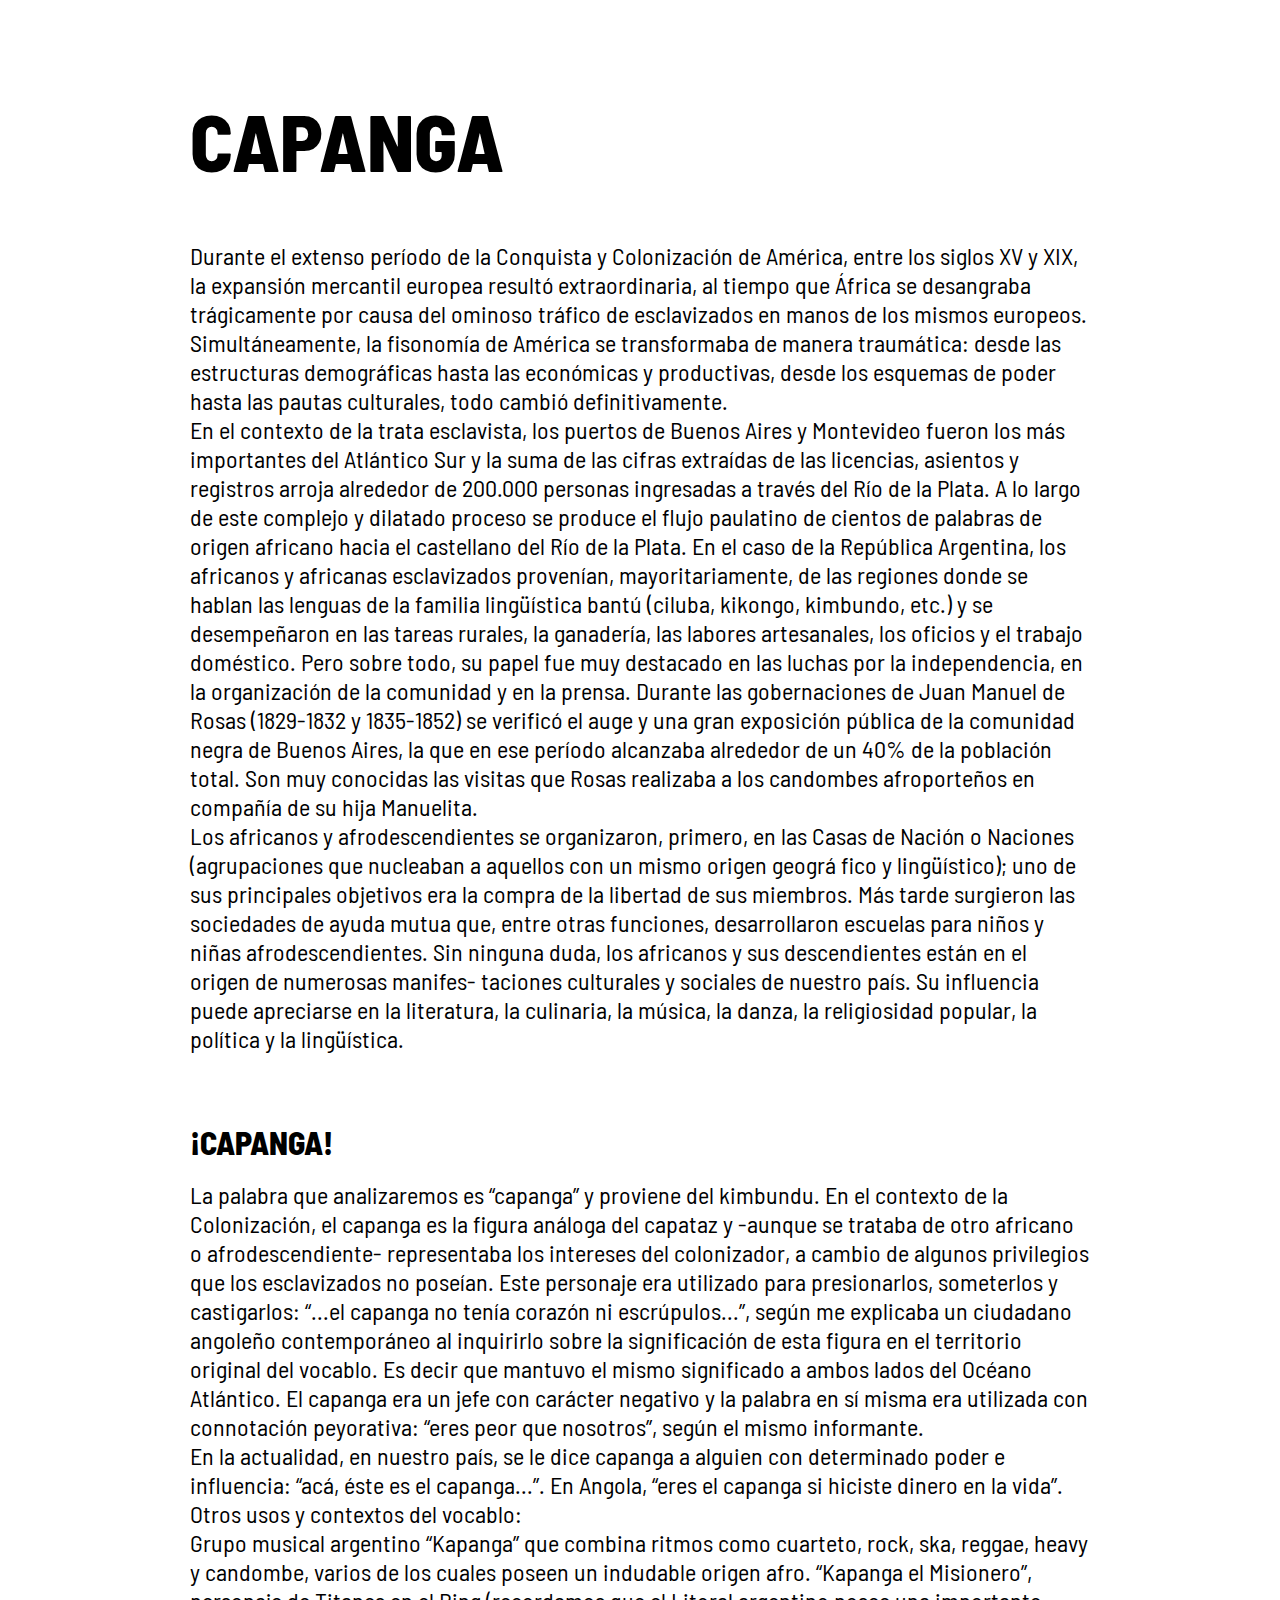
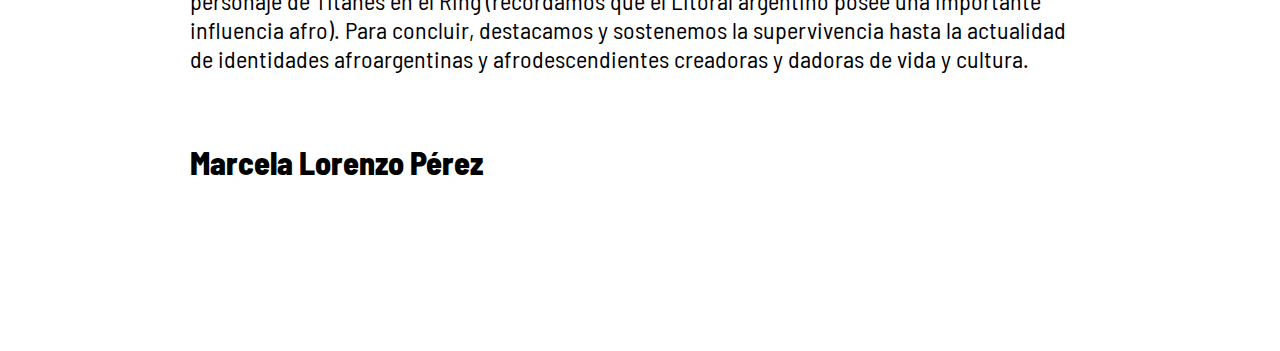
==== capanga.html @ 8c265f7c "prueba 1 con links" ====
<!DOCTYPE html>
<html lang="en">
  <head>
    <meta charset="UTF-8" />
    <meta http-equiv="X-UA-Compatible" content="IE=edge" />
    <meta name="viewport" content="width=device-width, initial-scale=1.0" />
    <title>CAPANGA</title>
    <link href="./styles.css" rel="stylesheet" type="text/css" />
  </head>
  <body>
    <div class="container">
      <div class="seccion">
        <h1 class="palabra">CAPANGA</h1>
        <p class="parrafo">
          Durante el extenso período de la Conquista y Colonización de América,
          entre los siglos XV y XIX, la expansión mercantil europea resultó
          extraordinaria, al tiempo que África se desangraba trágicamente por
          causa del ominoso tráfico de esclavizados en manos de los mismos
          europeos. Simultáneamente, la fisonomía de América se transformaba de
          manera traumática: desde las estructuras demográficas hasta las
          económicas y productivas, desde los esquemas de poder hasta las pautas
          culturales, todo cambió definitivamente.
          <br />
          En el contexto de la trata esclavista, los puertos de Buenos Aires y
          Montevideo fueron los más importantes del Atlántico Sur y la suma de
          las cifras extraídas de las licencias, asientos y registros arroja
          alrededor de 200.000 personas ingresadas a través del Río de la Plata.
          A lo largo de este complejo y dilatado proceso se produce el flujo
          paulatino de cientos de palabras de origen africano hacia el
          castellano del Río de la Plata. En el caso de la República Argentina,
          los africanos y africanas esclavizados provenían, mayoritariamente, de
          las regiones donde se hablan las lenguas de la familia lingüística
          bantú (ciluba, kikongo, kimbundo, etc.) y se desempeñaron en las
          tareas rurales, la ganadería, las labores artesanales, los oficios y
          el trabajo doméstico. Pero sobre todo, su papel fue muy destacado en
          las luchas por la independencia, en la organización de la comunidad y
          en la prensa. Durante las gobernaciones de Juan Manuel de Rosas
          (1829-1832 y 1835-1852) se verificó el auge y una gran exposición
          pública de la comunidad negra de Buenos Aires, la que en ese período
          alcanzaba alrededor de un 40% de la población total. Son muy conocidas
          las visitas que Rosas realizaba a los candombes afroporteños en
          compañía de su hija Manuelita.
          <br />
          Los africanos y afrodescendientes se organizaron, primero, en las
          Casas de Nación o Naciones (agrupaciones que nucleaban a aquellos con
          un mismo origen geográ fico y lingüístico); uno de sus principales
          objetivos era la compra de la libertad de sus miembros. Más tarde
          surgieron las sociedades de ayuda mutua que, entre otras funciones,
          desarrollaron escuelas para niños y niñas afrodescendientes. Sin
          ninguna duda, los africanos y sus descendientes están en el origen de
          numerosas manifes- taciones culturales y sociales de nuestro país. Su
          influencia puede apreciarse en la literatura, la culinaria, la música,
          la danza, la religiosidad popular, la política y la lingüística.
          <br />
        </p>
        <h6 class="autor">¡CAPANGA!</h6>
        <br />
        <p class="parrafo">
          La palabra que analizaremos es “capanga” y proviene del kimbundu. En
          el contexto de la Colonización, el capanga es la figura análoga del
          capataz y -aunque se trataba de otro africano o afrodescendiente-
          representaba los intereses del colonizador, a cambio de algunos
          privilegios que los esclavizados no poseían. Este personaje era
          utilizado para presionarlos, someterlos y castigarlos: “...el capanga
          no tenía corazón ni escrúpulos...”, según me explicaba un ciudadano
          angoleño contemporáneo al inquirirlo sobre la significación de esta
          figura en el territorio original del vocablo. Es decir que mantuvo el
          mismo significado a ambos lados del Océano Atlántico. El capanga era
          un jefe con carácter negativo y la palabra en sí misma era utilizada
          con connotación peyorativa: “eres peor que nosotros”, según el mismo
          informante.
          <br />
          En la actualidad, en nuestro país, se le dice capanga a alguien con
          determinado poder e influencia: “acá, éste es el capanga...”. En
          Angola, “eres el capanga si hiciste dinero en la vida”. Otros usos y
          contextos del vocablo:
          <br />
          Grupo musical argentino “Kapanga” que combina ritmos como cuarteto,
          rock, ska, reggae, heavy y candombe, varios de los cuales poseen un
          indudable origen afro. “Kapanga el Misionero”, personaje de Titanes en
          el Ring (recordamos que el Litoral argentino posee una importante
          influencia afro). Para concluir, destacamos y sostenemos la
          supervivencia hasta la actualidad de identidades afroargentinas y
          afrodescendientes creadoras y dadoras de vida y cultura.
        </p>
        <h6 class="autor">Marcela Lorenzo Pérez</h6>
      </div>
    </div>
  </body>
</html>
---- styles.css ----
@import url("https://fonts.googleapis.com/css2?family=Barlow+Semi+Condensed:wght@300;400;800&display=swap");

* {
  font-family: "Barlow Semi Condensed", sans-serif;
}

.container {
  display: flex;
  justify-content: center;
  margin-bottom: 200px;
}

.seccion {
  position: relative;
  width: 900px;
  top: 30px;
}

.palabra {
  font-size: 5em;
  font-weight: 800;
}

.parrafo {
  margin: 0;
  margin-bottom: 30px;
  font-size: 1.5em;
  font-weight: 400;
}

.subtitulo1 {
  margin: 0;
  font-weight: 800;
  font-size: 1.7em;
}
.autor {
  margin: 0;
  margin-top: 70px;
  font-weight: 800;
  font-size: 2em;
}

@media (max-width: 900px) {
  .seccion {
    width: 90%;
  }
  .container {
    height: 1500px;
  }
  .palabra {
    font-size: 4em;
  }
  .parrafo {
    font-size: 1em;
  }
  .subtitulo1 {
    font-size: 1.5em;
  }
  .autor {
    font-size: 1.5em;
  }
}
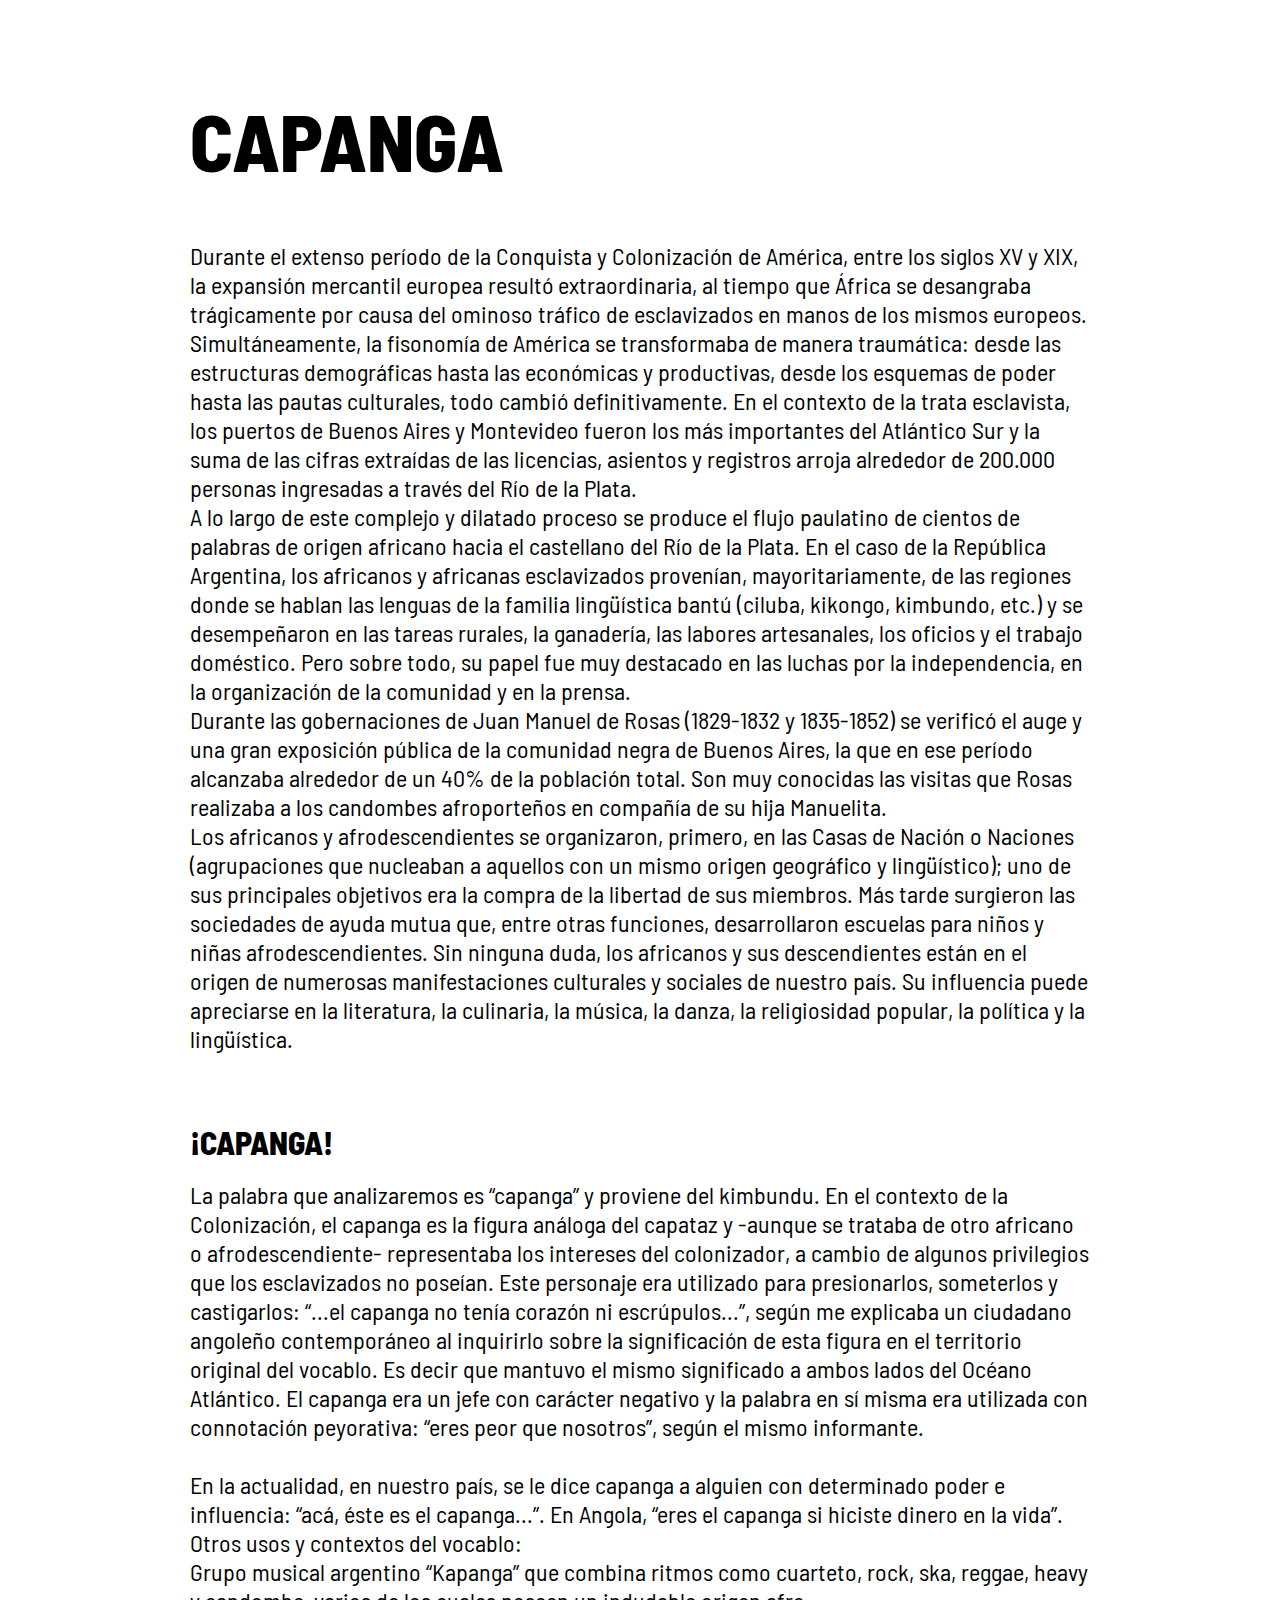
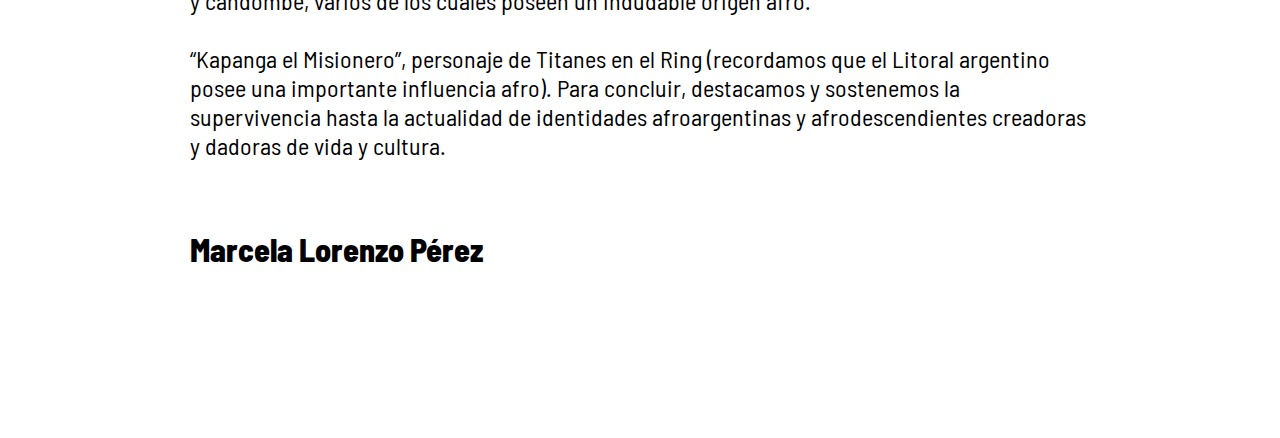
==== commit 33199aad: "corrigiendo saltos de linea 1" ====
--- a/capanga.html
+++ b/capanga.html
@@ -12,73 +12,68 @@
       <div class="seccion">
         <h1 class="palabra">CAPANGA</h1>
         <p class="parrafo">
-          Durante el extenso período de la Conquista y Colonización de América,
-          entre los siglos XV y XIX, la expansión mercantil europea resultó
-          extraordinaria, al tiempo que África se desangraba trágicamente por
-          causa del ominoso tráfico de esclavizados en manos de los mismos
-          europeos. Simultáneamente, la fisonomía de América se transformaba de
-          manera traumática: desde las estructuras demográficas hasta las
-          económicas y productivas, desde los esquemas de poder hasta las pautas
-          culturales, todo cambió definitivamente.
+          Durante el extenso período de la Conquista y Colonización de América, entre los siglos
+XV y XIX, la expansión mercantil europea resultó extraordinaria, al tiempo que África se
+desangraba trágicamente por causa del ominoso tráfico de esclavizados en manos de los
+mismos europeos. Simultáneamente, la fisonomía de América se transformaba de manera
+traumática: desde las estructuras demográficas hasta las económicas y productivas,
+desde los esquemas de poder hasta las pautas culturales, todo cambió definitivamente.
+En el contexto de la trata esclavista, los puertos de Buenos Aires y Montevideo fueron los
+más importantes del Atlántico Sur y la suma de las cifras extraídas de las licencias,
+asientos y registros arroja alrededor de 200.000 personas ingresadas a través del Río de
+la Plata.
           <br />
-          En el contexto de la trata esclavista, los puertos de Buenos Aires y
-          Montevideo fueron los más importantes del Atlántico Sur y la suma de
-          las cifras extraídas de las licencias, asientos y registros arroja
-          alrededor de 200.000 personas ingresadas a través del Río de la Plata.
-          A lo largo de este complejo y dilatado proceso se produce el flujo
-          paulatino de cientos de palabras de origen africano hacia el
-          castellano del Río de la Plata. En el caso de la República Argentina,
-          los africanos y africanas esclavizados provenían, mayoritariamente, de
-          las regiones donde se hablan las lenguas de la familia lingüística
-          bantú (ciluba, kikongo, kimbundo, etc.) y se desempeñaron en las
-          tareas rurales, la ganadería, las labores artesanales, los oficios y
-          el trabajo doméstico. Pero sobre todo, su papel fue muy destacado en
-          las luchas por la independencia, en la organización de la comunidad y
-          en la prensa. Durante las gobernaciones de Juan Manuel de Rosas
-          (1829-1832 y 1835-1852) se verificó el auge y una gran exposición
-          pública de la comunidad negra de Buenos Aires, la que en ese período
-          alcanzaba alrededor de un 40% de la población total. Son muy conocidas
-          las visitas que Rosas realizaba a los candombes afroporteños en
-          compañía de su hija Manuelita.
+          A lo largo de este complejo y dilatado proceso se produce el flujo paulatino de cientos de
+palabras de origen africano hacia el castellano del Río de la Plata. En el caso de la
+República Argentina, los africanos y africanas esclavizados provenían, mayoritariamente,
+de las regiones donde se hablan las lenguas de la familia lingüística bantú (ciluba,
+kikongo, kimbundo, etc.) y se desempeñaron en las tareas rurales, la ganadería, las
+labores artesanales, los oficios y el trabajo doméstico. Pero sobre todo, su papel fue muy
+destacado en las luchas por la independencia, en la organización de la comunidad y en la
+prensa.
+<br>
+Durante las gobernaciones de Juan Manuel de Rosas (1829-1832 y 1835-1852) se
+verificó el auge y una gran exposición pública de la comunidad negra de Buenos Aires, la que en
+ese período alcanzaba alrededor de un 40% de la población total. Son muy conocidas las
+visitas que Rosas realizaba a los candombes afroporteños en compañía de su hija
+Manuelita.
           <br />
-          Los africanos y afrodescendientes se organizaron, primero, en las
-          Casas de Nación o Naciones (agrupaciones que nucleaban a aquellos con
-          un mismo origen geográ fico y lingüístico); uno de sus principales
-          objetivos era la compra de la libertad de sus miembros. Más tarde
-          surgieron las sociedades de ayuda mutua que, entre otras funciones,
-          desarrollaron escuelas para niños y niñas afrodescendientes. Sin
-          ninguna duda, los africanos y sus descendientes están en el origen de
-          numerosas manifes- taciones culturales y sociales de nuestro país. Su
-          influencia puede apreciarse en la literatura, la culinaria, la música,
-          la danza, la religiosidad popular, la política y la lingüística.
+          Los africanos y afrodescendientes se organizaron, primero, en las Casas de Nación o
+Naciones (agrupaciones que nucleaban a aquellos con un mismo origen geográfico y
+lingüístico); uno de sus principales objetivos era la compra de la libertad de sus miembros.
+Más tarde surgieron las sociedades de ayuda mutua que, entre otras funciones,
+desarrollaron escuelas para niños y niñas afrodescendientes. Sin ninguna duda, los
+africanos y sus descendientes están en el origen de numerosas manifestaciones
+culturales y sociales de nuestro país. Su influencia puede apreciarse en la literatura, la
+culinaria, la música, la danza, la religiosidad popular, la política y la lingüística.
           <br />
         </p>
         <h6 class="autor">¡CAPANGA!</h6>
         <br />
         <p class="parrafo">
-          La palabra que analizaremos es “capanga” y proviene del kimbundu. En
-          el contexto de la Colonización, el capanga es la figura análoga del
-          capataz y -aunque se trataba de otro africano o afrodescendiente-
-          representaba los intereses del colonizador, a cambio de algunos
-          privilegios que los esclavizados no poseían. Este personaje era
-          utilizado para presionarlos, someterlos y castigarlos: “...el capanga
-          no tenía corazón ni escrúpulos...”, según me explicaba un ciudadano
-          angoleño contemporáneo al inquirirlo sobre la significación de esta
-          figura en el territorio original del vocablo. Es decir que mantuvo el
-          mismo significado a ambos lados del Océano Atlántico. El capanga era
-          un jefe con carácter negativo y la palabra en sí misma era utilizada
-          con connotación peyorativa: “eres peor que nosotros”, según el mismo
-          informante.
+          La palabra que analizaremos es “capanga” y proviene del kimbundu. En el contexto de la
+Colonización, el capanga es la figura análoga del capataz y -aunque se trataba de otro
+africano o afrodescendiente- representaba los intereses del colonizador, a cambio de
+algunos privilegios que los esclavizados no poseían. Este personaje era utilizado para
+presionarlos, someterlos y castigarlos: “...el capanga no tenía corazón ni escrúpulos...”,
+según me explicaba un ciudadano angoleño contemporáneo al inquirirlo sobre la
+significación de esta figura en el territorio original del vocablo. Es decir que mantuvo el
+mismo significado a ambos lados del Océano Atlántico. El capanga era un jefe con
+carácter negativo y la palabra en sí misma era utilizada con connotación peyorativa: “eres
+peor que nosotros”, según el mismo informante.
+<br>
           <br />
-          En la actualidad, en nuestro país, se le dice capanga a alguien con
-          determinado poder e influencia: “acá, éste es el capanga...”. En
-          Angola, “eres el capanga si hiciste dinero en la vida”. Otros usos y
-          contextos del vocablo:
+          En la actualidad, en nuestro país, se le dice capanga a alguien con determinado poder e
+influencia: “acá, éste es el capanga...”. En Angola, “eres el capanga si hiciste dinero en la
+vida”.
+<br>
+Otros usos y contextos del vocablo:
           <br />
-          Grupo musical argentino “Kapanga” que combina ritmos como cuarteto,
-          rock, ska, reggae, heavy y candombe, varios de los cuales poseen un
-          indudable origen afro. “Kapanga el Misionero”, personaje de Titanes en
-          el Ring (recordamos que el Litoral argentino posee una importante
+          Grupo musical argentino “Kapanga” que combina ritmos como cuarteto, rock, ska, reggae,
+heavy y candombe, varios de los cuales poseen un indudable origen afro.
+<br>
+<br>
+ “Kapanga el Misionero”, personaje de Titanes en el Ring (recordamos que el Litoral argentino posee una importante
           influencia afro). Para concluir, destacamos y sostenemos la
           supervivencia hasta la actualidad de identidades afroargentinas y
           afrodescendientes creadoras y dadoras de vida y cultura.
